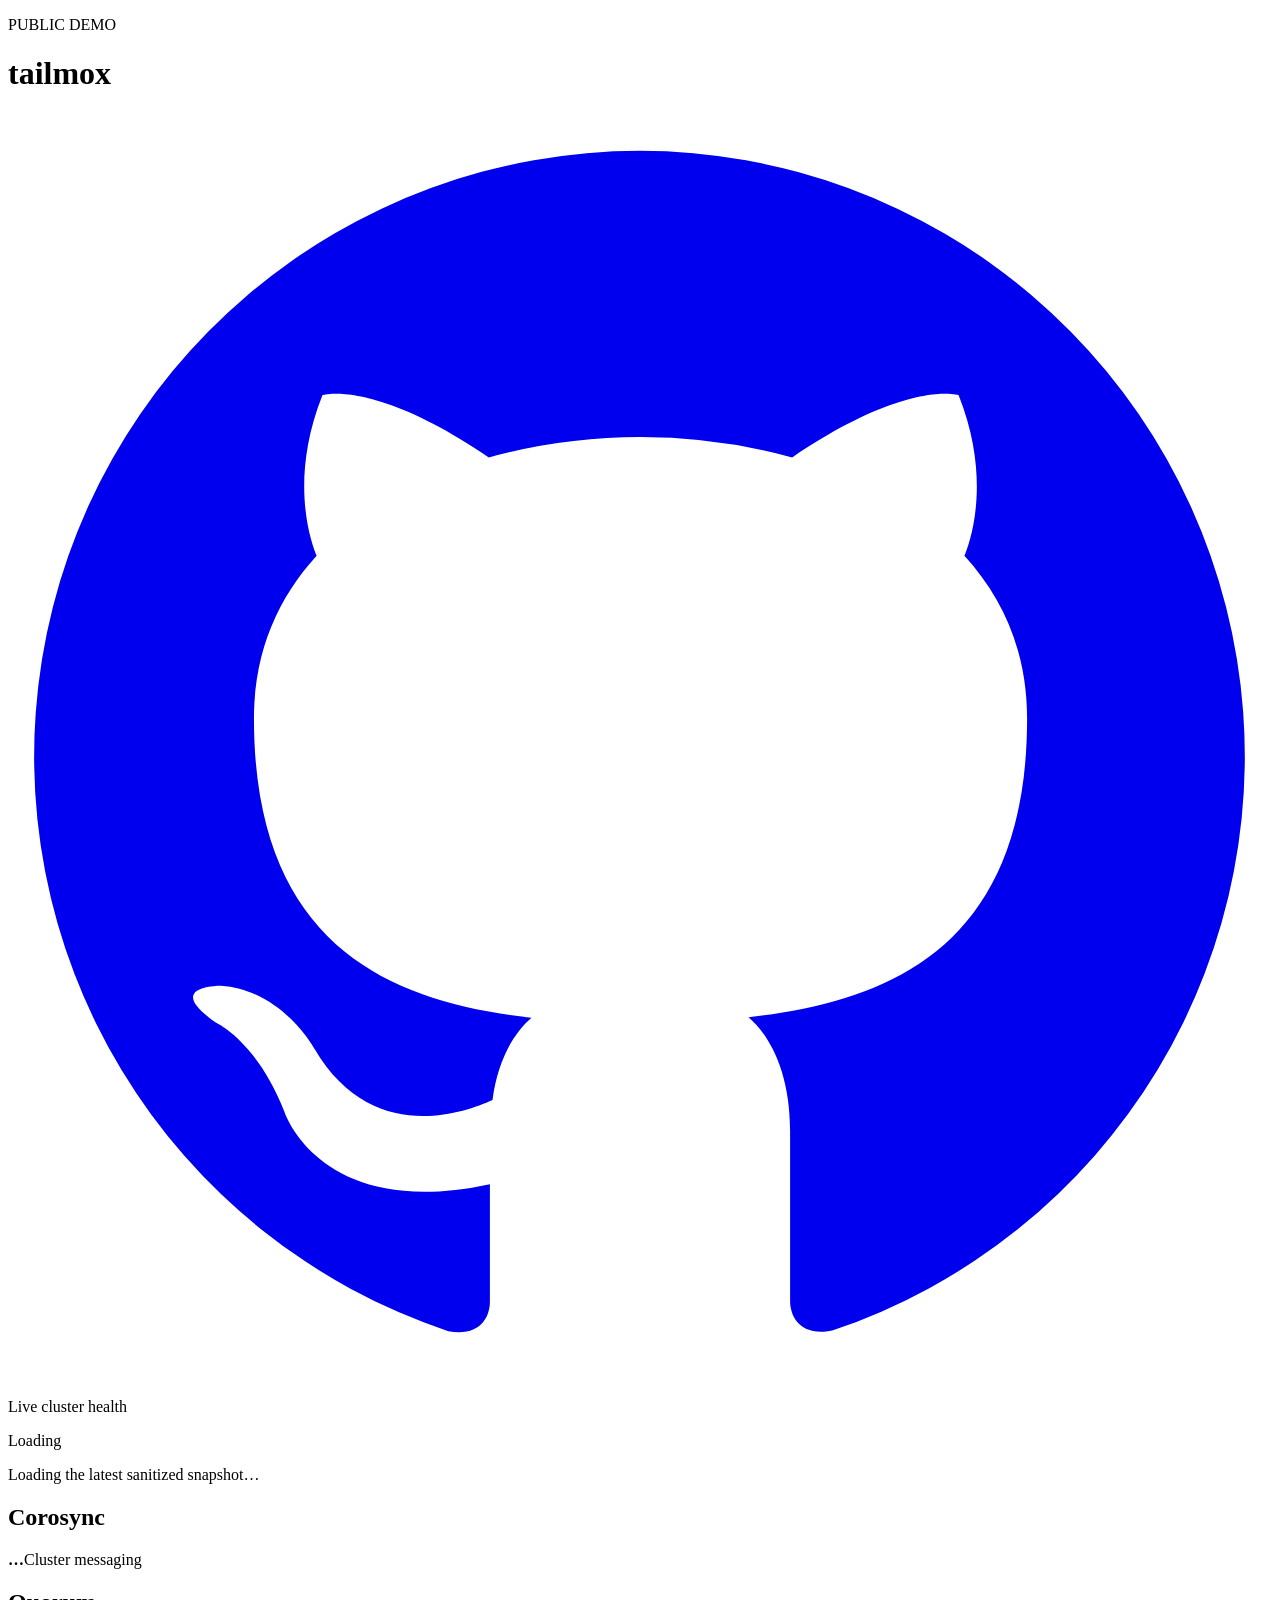
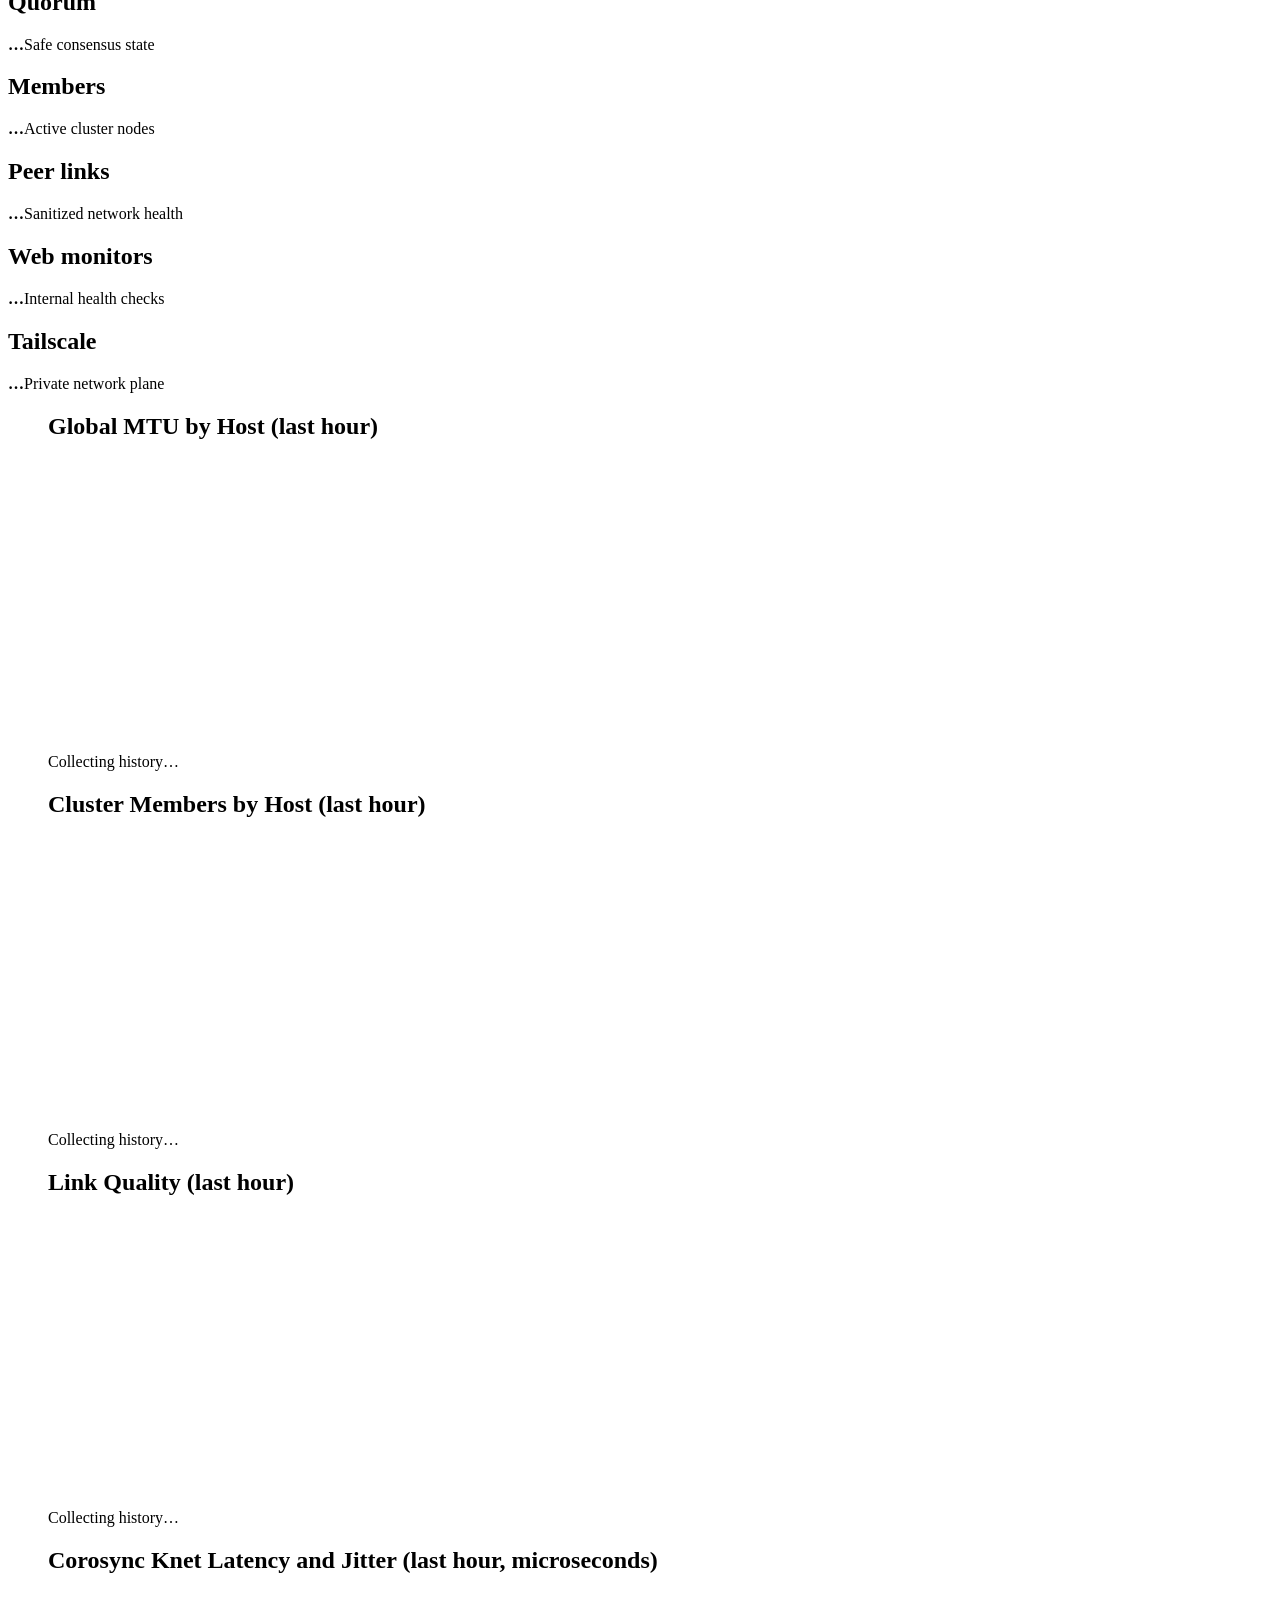
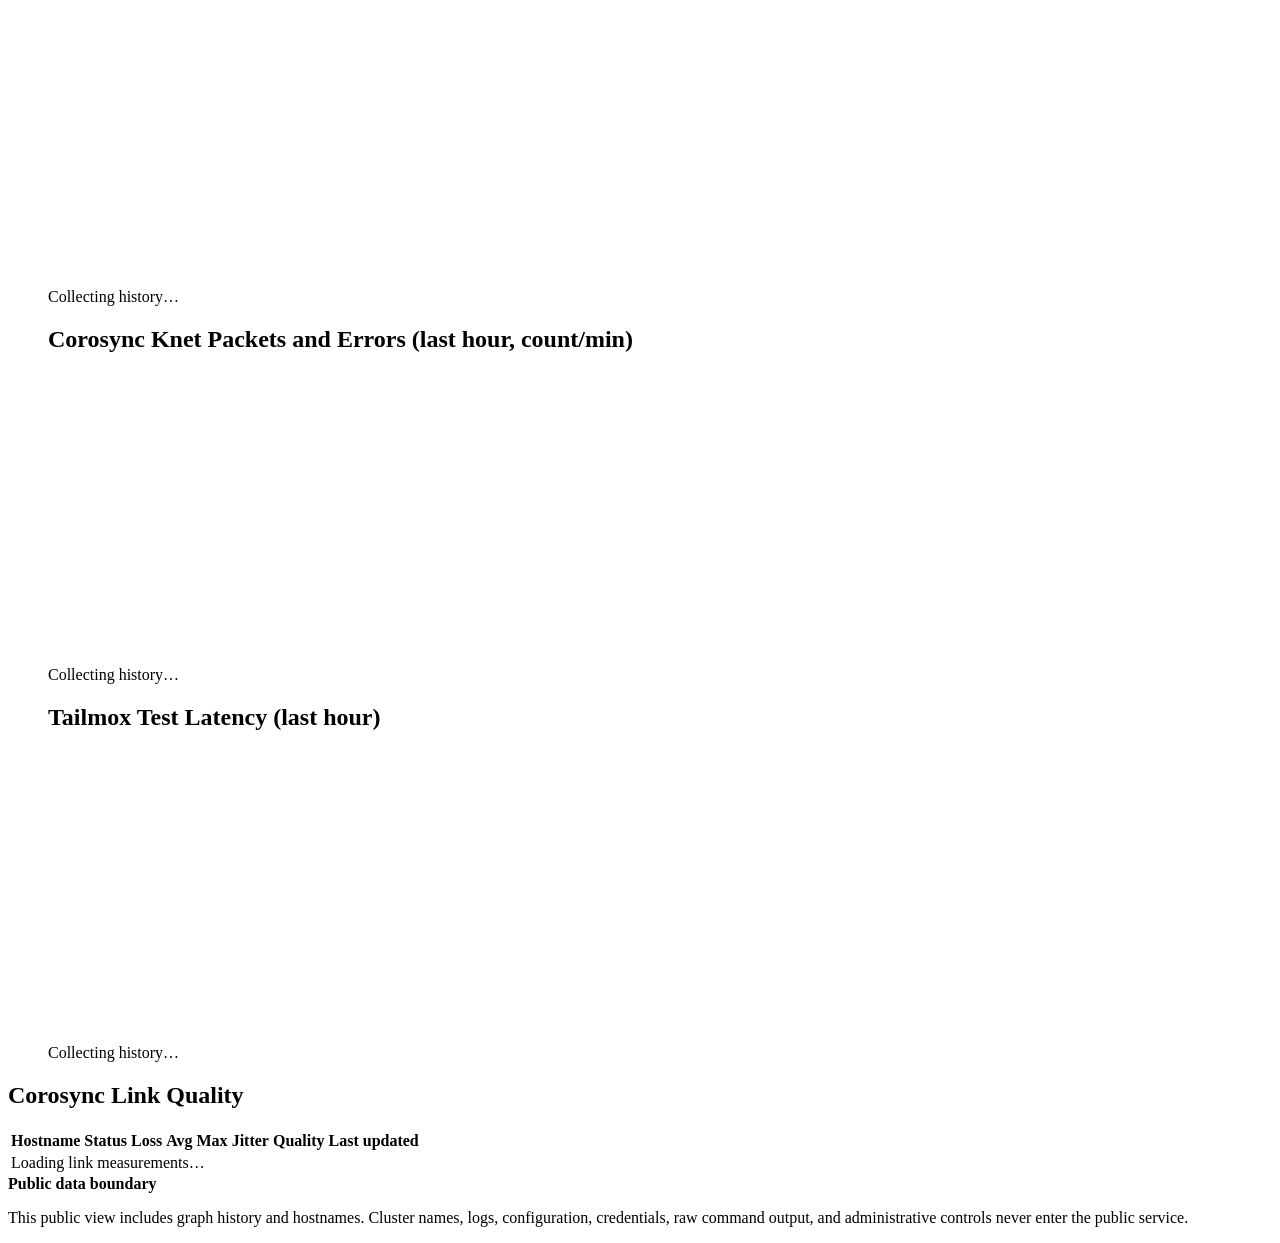
==== web/public-monitor/index.html @ 60a5a67d "Add isolated public monitor site" ====
<!doctype html>
<html lang="en">
<head>
  <meta charset="utf-8">
  <meta name="viewport" content="width=device-width,initial-scale=1">
  <title>tailmox</title>
  <link rel="stylesheet" href="/public-monitor.css?v=9">
  <script src="/public-monitor.js?v=8" defer></script>
  <!-- __GOOGLE_ANALYTICS__ -->
</head>
<body>
  <main>
    <header>
      <div><p class="eyebrow">PUBLIC DEMO</p><div class="title-row"><h1>tailmox</h1><a class="github-link" href="https://github.com/willjasen/tailmox" target="_blank" rel="noopener noreferrer" aria-label="View tailmox on GitHub" title="View tailmox on GitHub"><svg viewBox="0 0 24 24" aria-hidden="true"><path fill="currentColor" d="M12 .7a11.5 11.5 0 0 0-3.64 22.41c.58.11.79-.25.79-.56v-2.23c-3.22.7-3.9-1.37-3.9-1.37-.52-1.34-1.29-1.69-1.29-1.69-1.05-.72.08-.71.08-.71 1.17.08 1.78 1.2 1.78 1.2 1.04 1.78 2.72 1.27 3.38.97.1-.75.4-1.27.74-1.56-2.57-.29-5.27-1.28-5.27-5.68 0-1.26.45-2.28 1.19-3.09-.12-.29-.52-1.47.11-3.05 0 0 .97-.31 3.16 1.18a10.9 10.9 0 0 1 5.76 0c2.2-1.49 3.16-1.18 3.16-1.18.63 1.58.23 2.76.11 3.05.74.81 1.19 1.83 1.19 3.09 0 4.41-2.71 5.38-5.29 5.67.42.36.79 1.07.79 2.16v3.23c0 .31.21.68.8.56A11.5 11.5 0 0 0 12 .7Z"/></svg></a></div><p>Live cluster health</p></div>
      <div id="overall" class="pill pending"><span class="dot"></span><span>Loading</span></div>
    </header>
    <p id="updated" class="updated" role="status">Loading the latest sanitized snapshot…</p>
    <section class="grid" aria-label="Cluster status">
      <article><h2>Corosync</h2><strong id="corosync">…</strong><span>Cluster messaging</span></article>
      <article><h2>Quorum</h2><strong id="quorum">…</strong><span>Safe consensus state</span></article>
      <article><h2>Members</h2><strong id="members">…</strong><span id="members-detail">Active cluster nodes</span></article>
      <article><h2>Peer links</h2><strong id="links">…</strong><span id="links-detail">Sanitized network health</span></article>
      <article><h2>Web monitors</h2><strong id="web">…</strong><span>Internal health checks</span></article>
      <article><h2>Tailscale</h2><strong id="tailscale">…</strong><span>Private network plane</span></article>
    </section>
    <section class="charts" aria-label="Cluster graph history">
      <figure>
        <h2>Global MTU by Host (last hour)</h2>
        <svg id="mtu-chart" viewBox="0 0 900 220" role="img" aria-label="Global MTU by host over the last hour"></svg>
        <figcaption id="mtu-caption">Collecting history…</figcaption>
        <div class="legend" id="mtu-legend"></div>
      </figure>
      <figure>
        <h2>Cluster Members by Host (last hour)</h2>
        <svg id="members-chart" viewBox="0 0 900 220" role="img" aria-label="Cluster members by host over the last hour"></svg>
        <figcaption id="members-caption">Collecting history…</figcaption>
        <div class="legend" id="members-legend"></div>
      </figure>
      <figure>
        <h2>Link Quality (last hour)</h2>
        <svg id="link-quality-chart" viewBox="0 0 900 220" role="img" aria-label="Peer link latency over the last hour"></svg>
        <figcaption id="link-quality-caption">Collecting history…</figcaption>
        <div class="legend" id="link-quality-legend"></div>
      </figure>
      <figure>
        <h2>Corosync Knet Latency and Jitter (last hour, microseconds)</h2>
        <svg id="cmap-latency-chart" viewBox="0 0 900 220" role="img" aria-label="Corosync Knet latency over the last hour"></svg>
        <figcaption id="cmap-latency-caption">Collecting history…</figcaption>
        <div class="legend" id="cmap-latency-legend"></div>
      </figure>
      <figure>
        <h2>Corosync Knet Packets and Errors (last hour, count/min)</h2>
        <svg id="cmap-packets-chart" viewBox="0 0 900 220" role="img" aria-label="Corosync Knet packet activity over the last hour"></svg>
        <figcaption id="cmap-packets-caption">Collecting history…</figcaption>
        <div class="legend" id="cmap-packets-legend"></div>
      </figure>
      <figure>
        <h2>Tailmox Test Latency (last hour)</h2>
        <svg id="test-latency-chart" viewBox="0 0 900 220" role="img" aria-label="Tailmox test latency over the last hour"></svg>
        <figcaption id="test-latency-caption">Collecting history…</figcaption>
        <div class="legend" id="test-latency-legend"></div>
      </figure>
    </section>
    <section class="link-quality-panel" aria-labelledby="link-quality-heading">
      <h2 id="link-quality-heading">Corosync Link Quality</h2>
      <div class="table-scroll">
        <table>
          <thead><tr><th>Hostname</th><th>Status</th><th>Loss</th><th>Avg</th><th>Max</th><th>Jitter</th><th>Quality</th><th>Last updated</th></tr></thead>
          <tbody id="link-quality-rows"><tr><td colspan="8">Loading link measurements…</td></tr></tbody>
        </table>
      </div>
    </section>
    <aside><strong>Public data boundary</strong><p>This public view includes graph history and hostnames. Cluster names, logs, configuration, credentials, raw command output, and administrative controls never enter the public service.</p></aside>
  </main>
</body>
</html>
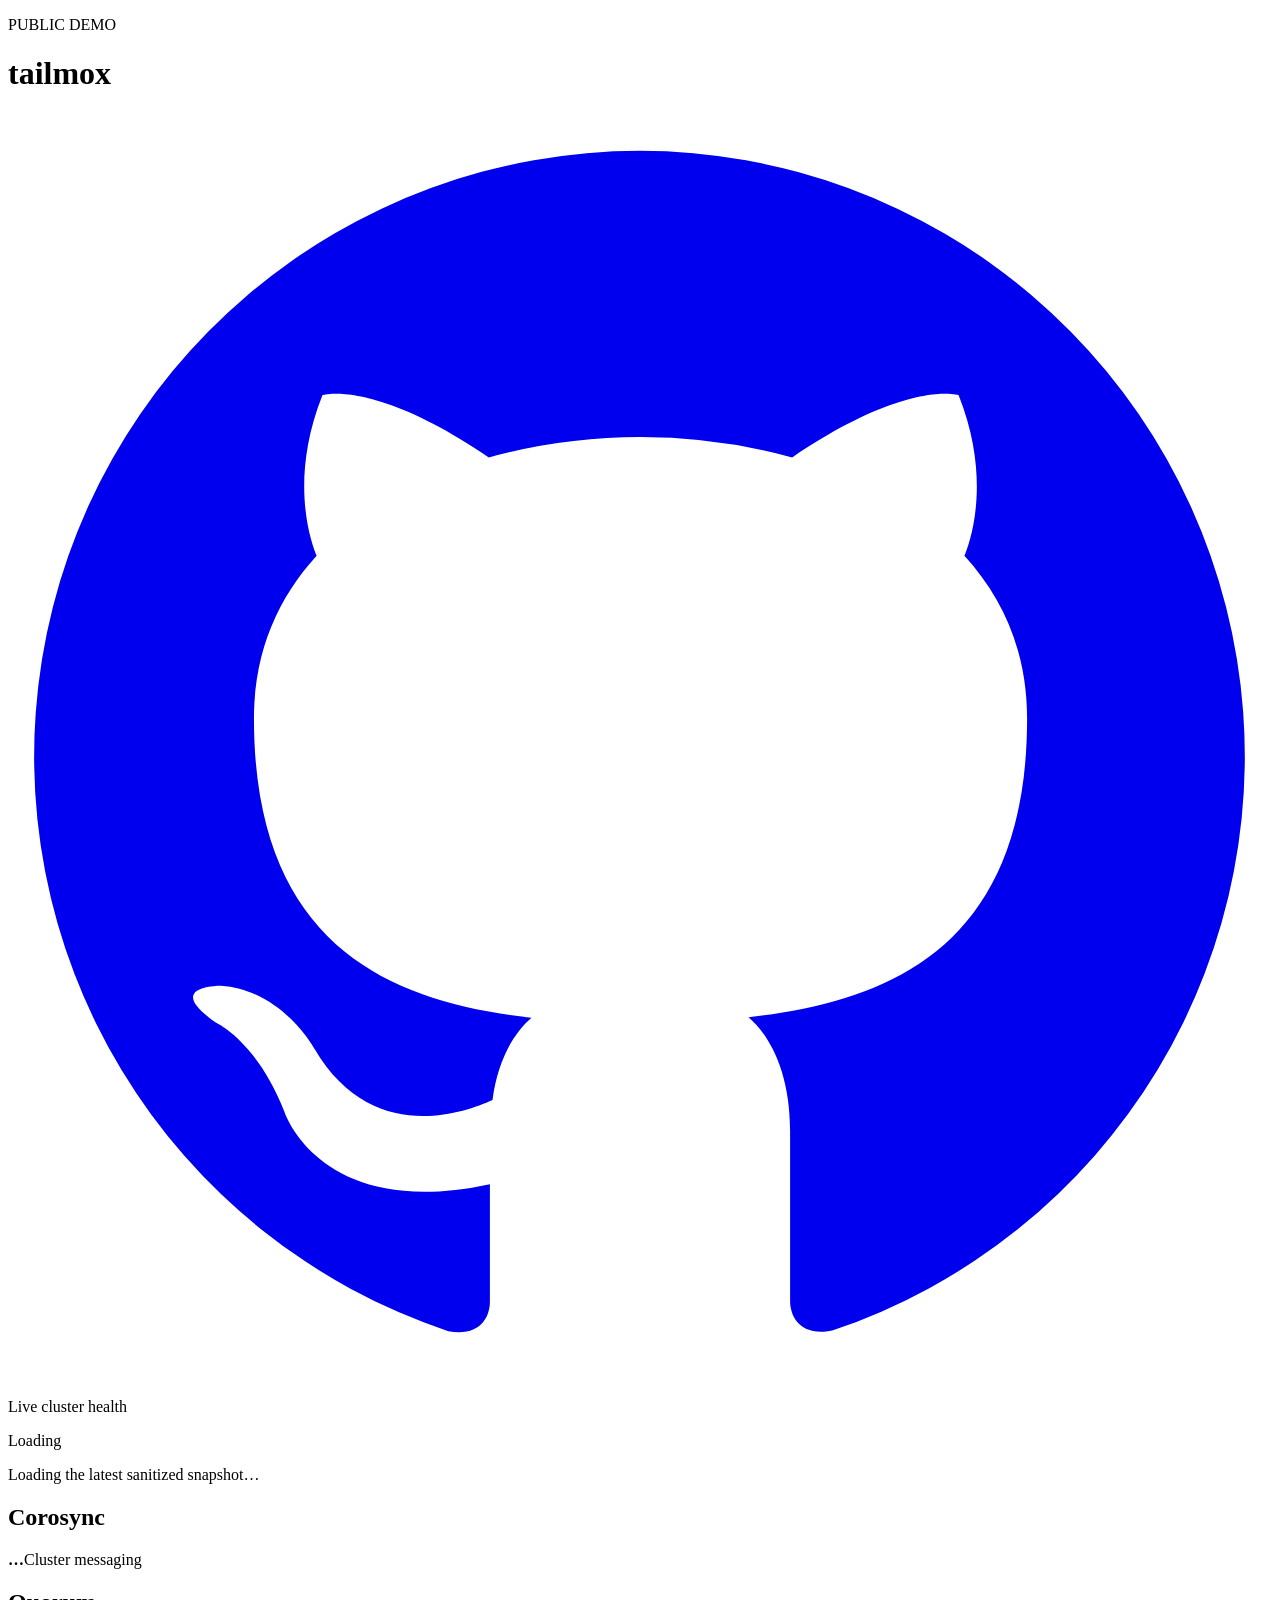
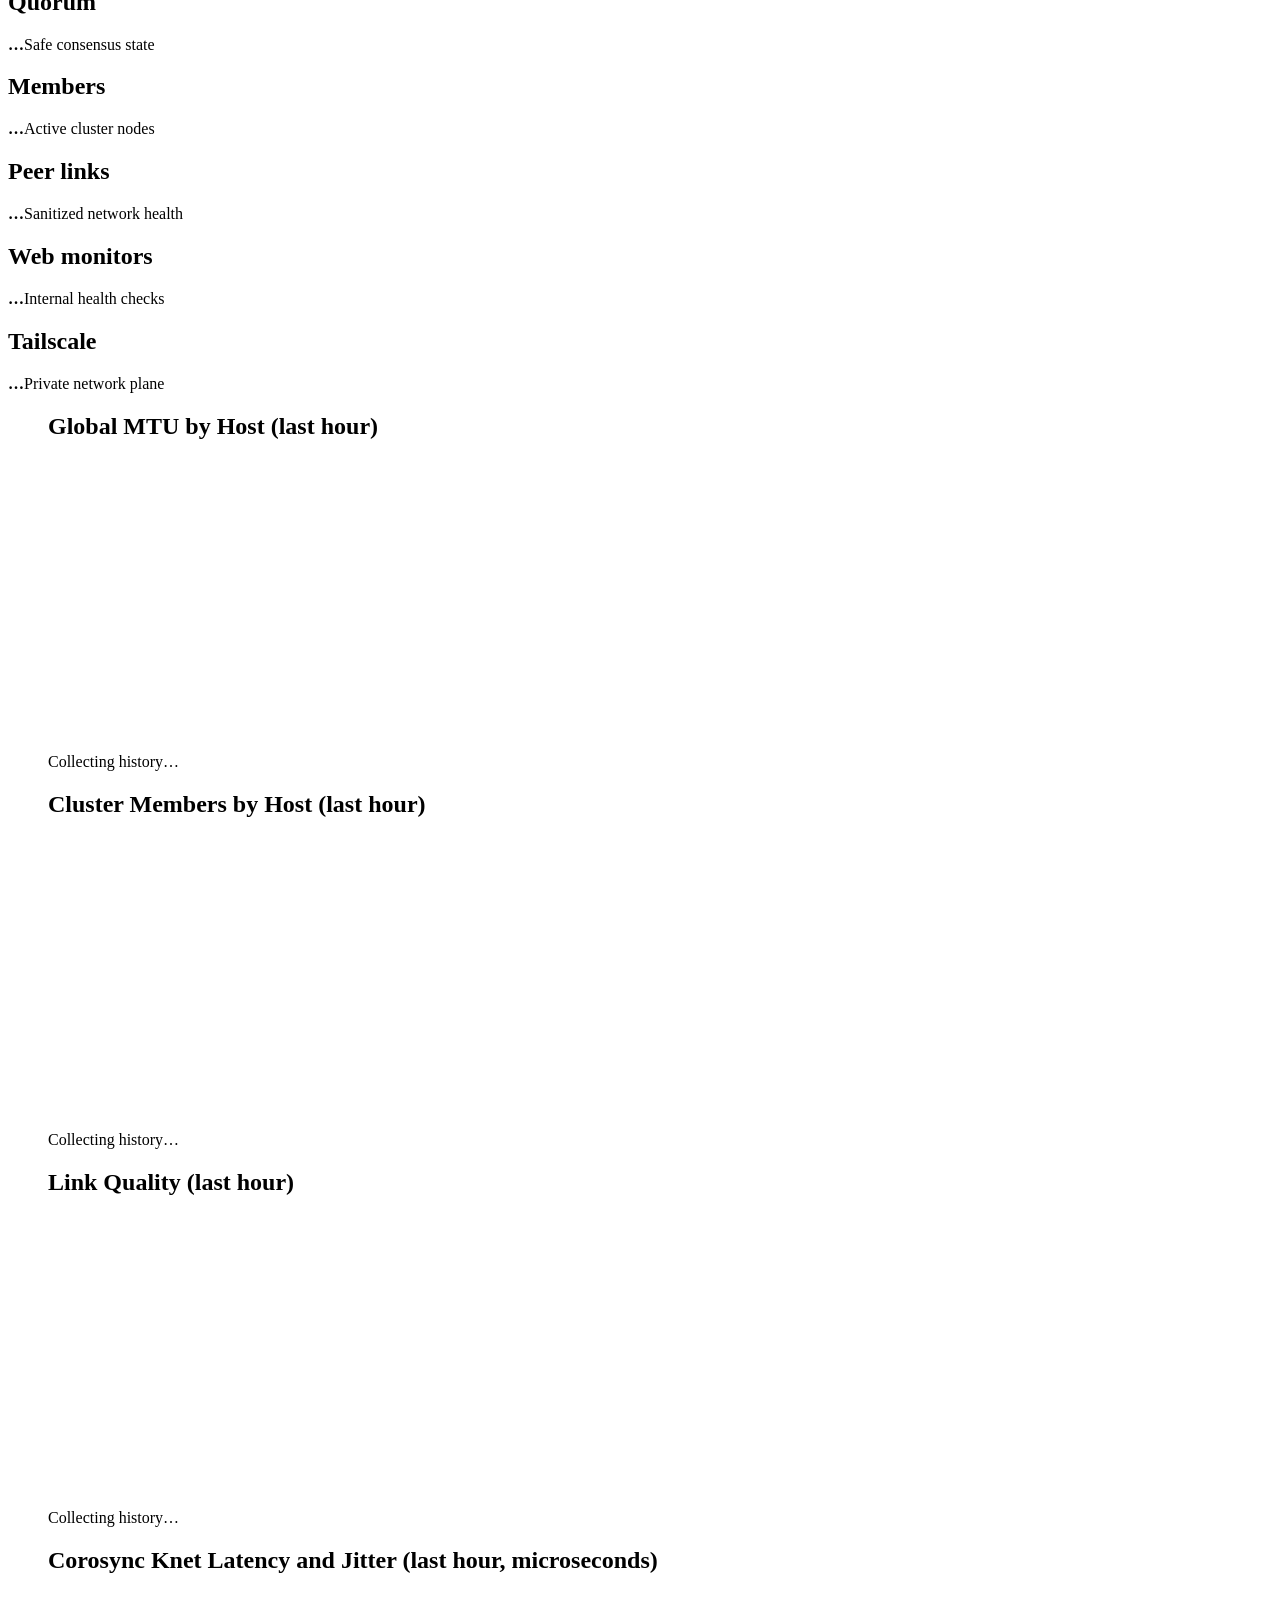
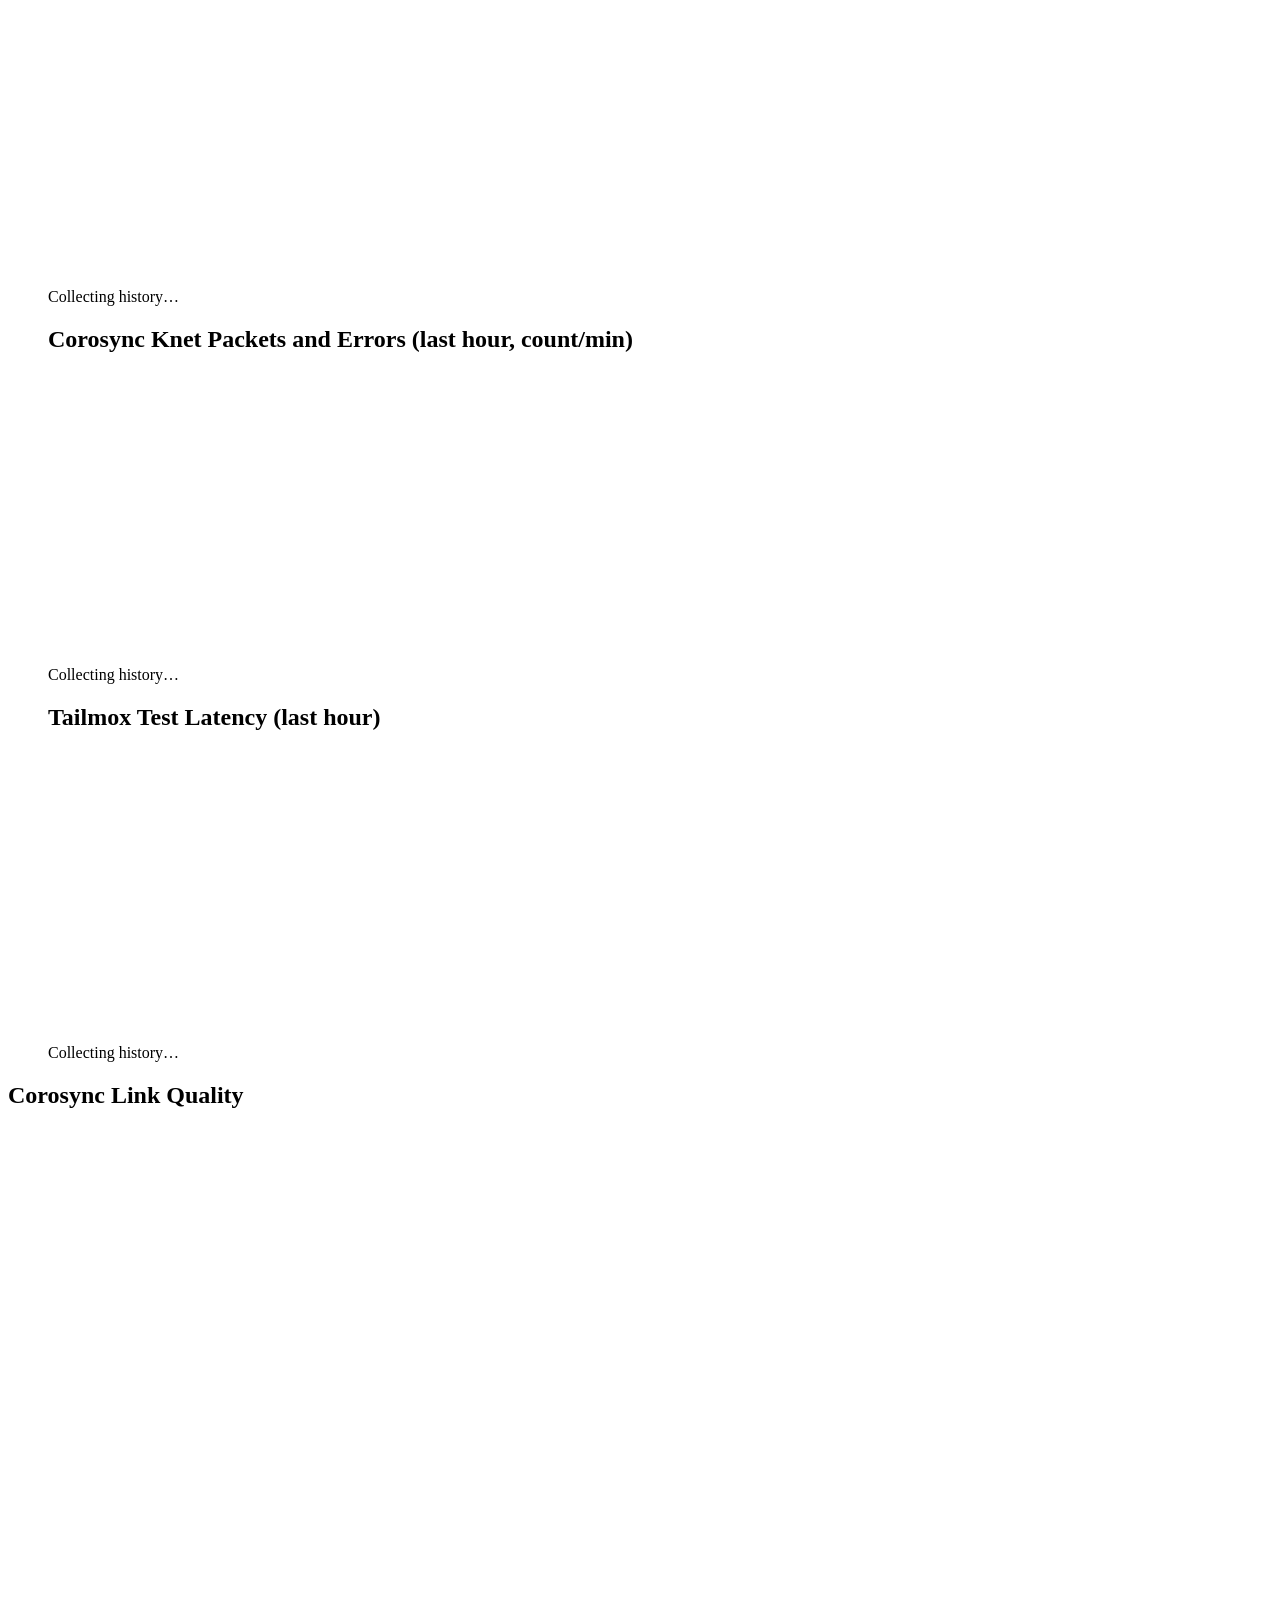
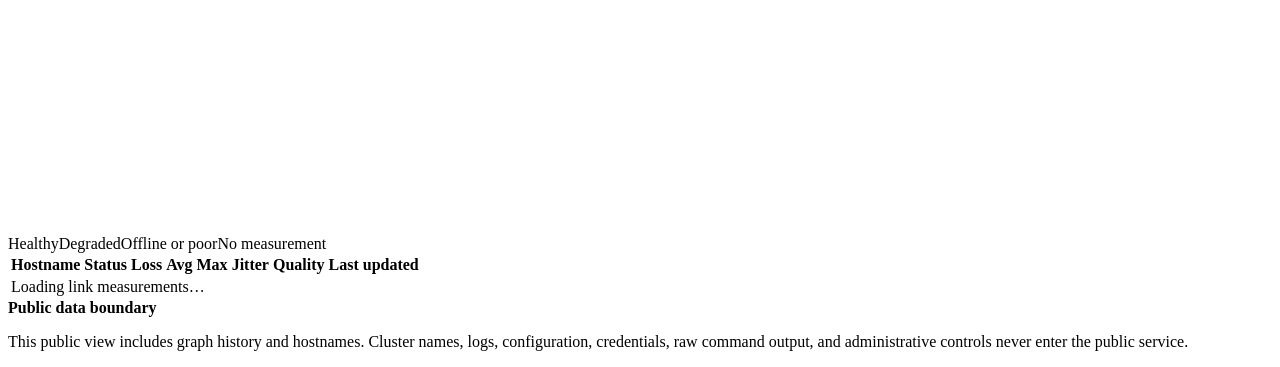
==== commit 18784226: "Add Corosync link topology" ====
--- a/web/public-monitor/index.html
+++ b/web/public-monitor/index.html
@@ -4,8 +4,8 @@
   <meta charset="utf-8">
   <meta name="viewport" content="width=device-width,initial-scale=1">
   <title>tailmox</title>
-  <link rel="stylesheet" href="/public-monitor.css?v=9">
-  <script src="/public-monitor.js?v=8" defer></script>
+  <link rel="stylesheet" href="/public-monitor.css?v=11">
+  <script src="/public-monitor.js?v=11" defer></script>
   <!-- __GOOGLE_ANALYTICS__ -->
 </head>
 <body>
@@ -63,6 +63,13 @@
     </section>
     <section class="link-quality-panel" aria-labelledby="link-quality-heading">
       <h2 id="link-quality-heading">Corosync Link Quality</h2>
+      <div class="topology-scroll">
+        <svg id="link-topology" viewBox="0 0 900 500" role="img" aria-labelledby="link-topology-title link-topology-description">
+          <title id="link-topology-title">Corosync link topology</title>
+          <desc id="link-topology-description">Loading host-to-host latency measurements.</desc>
+        </svg>
+      </div>
+      <div class="topology-legend" aria-label="Link health legend"><span><i class="good"></i>Healthy</span><span><i class="warn"></i>Degraded</span><span><i class="bad"></i>Offline or poor</span><span><i class="unknown"></i>No measurement</span></div>
       <div class="table-scroll">
         <table>
           <thead><tr><th>Hostname</th><th>Status</th><th>Loss</th><th>Avg</th><th>Max</th><th>Jitter</th><th>Quality</th><th>Last updated</th></tr></thead>
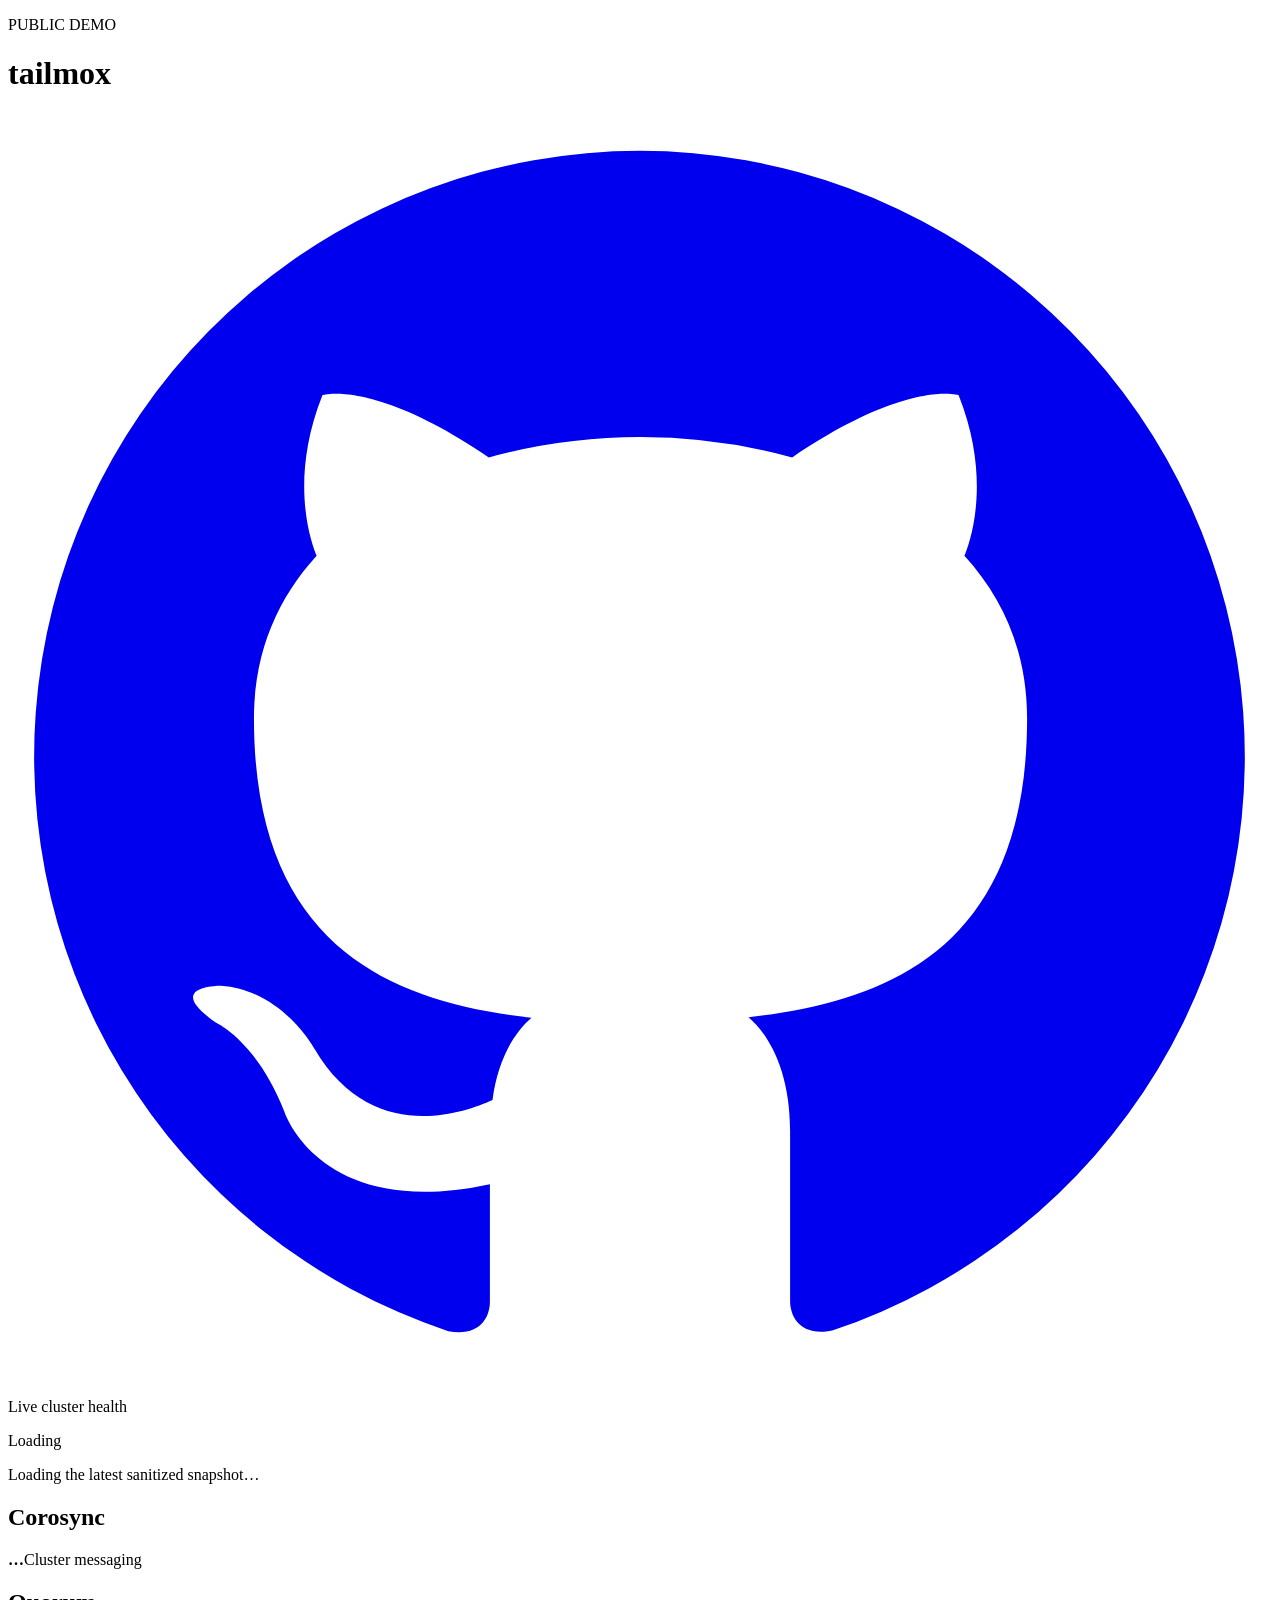
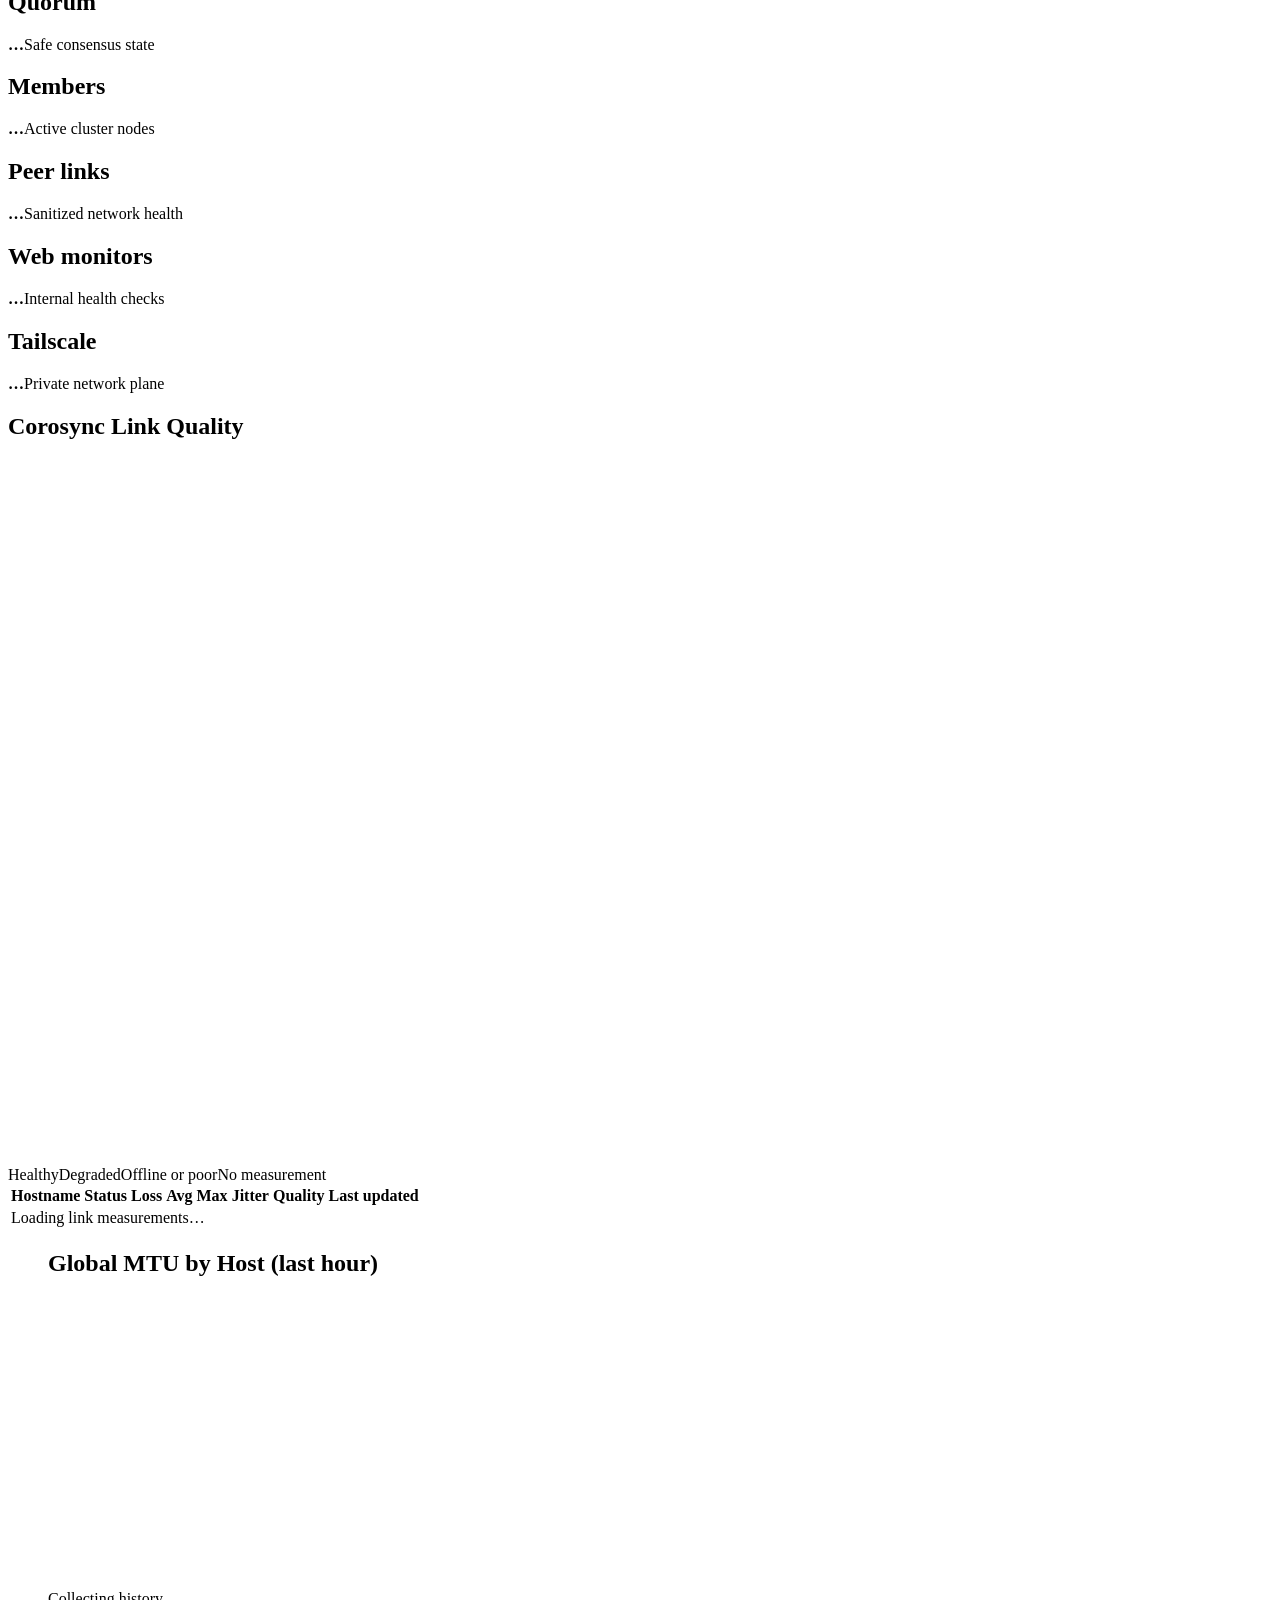
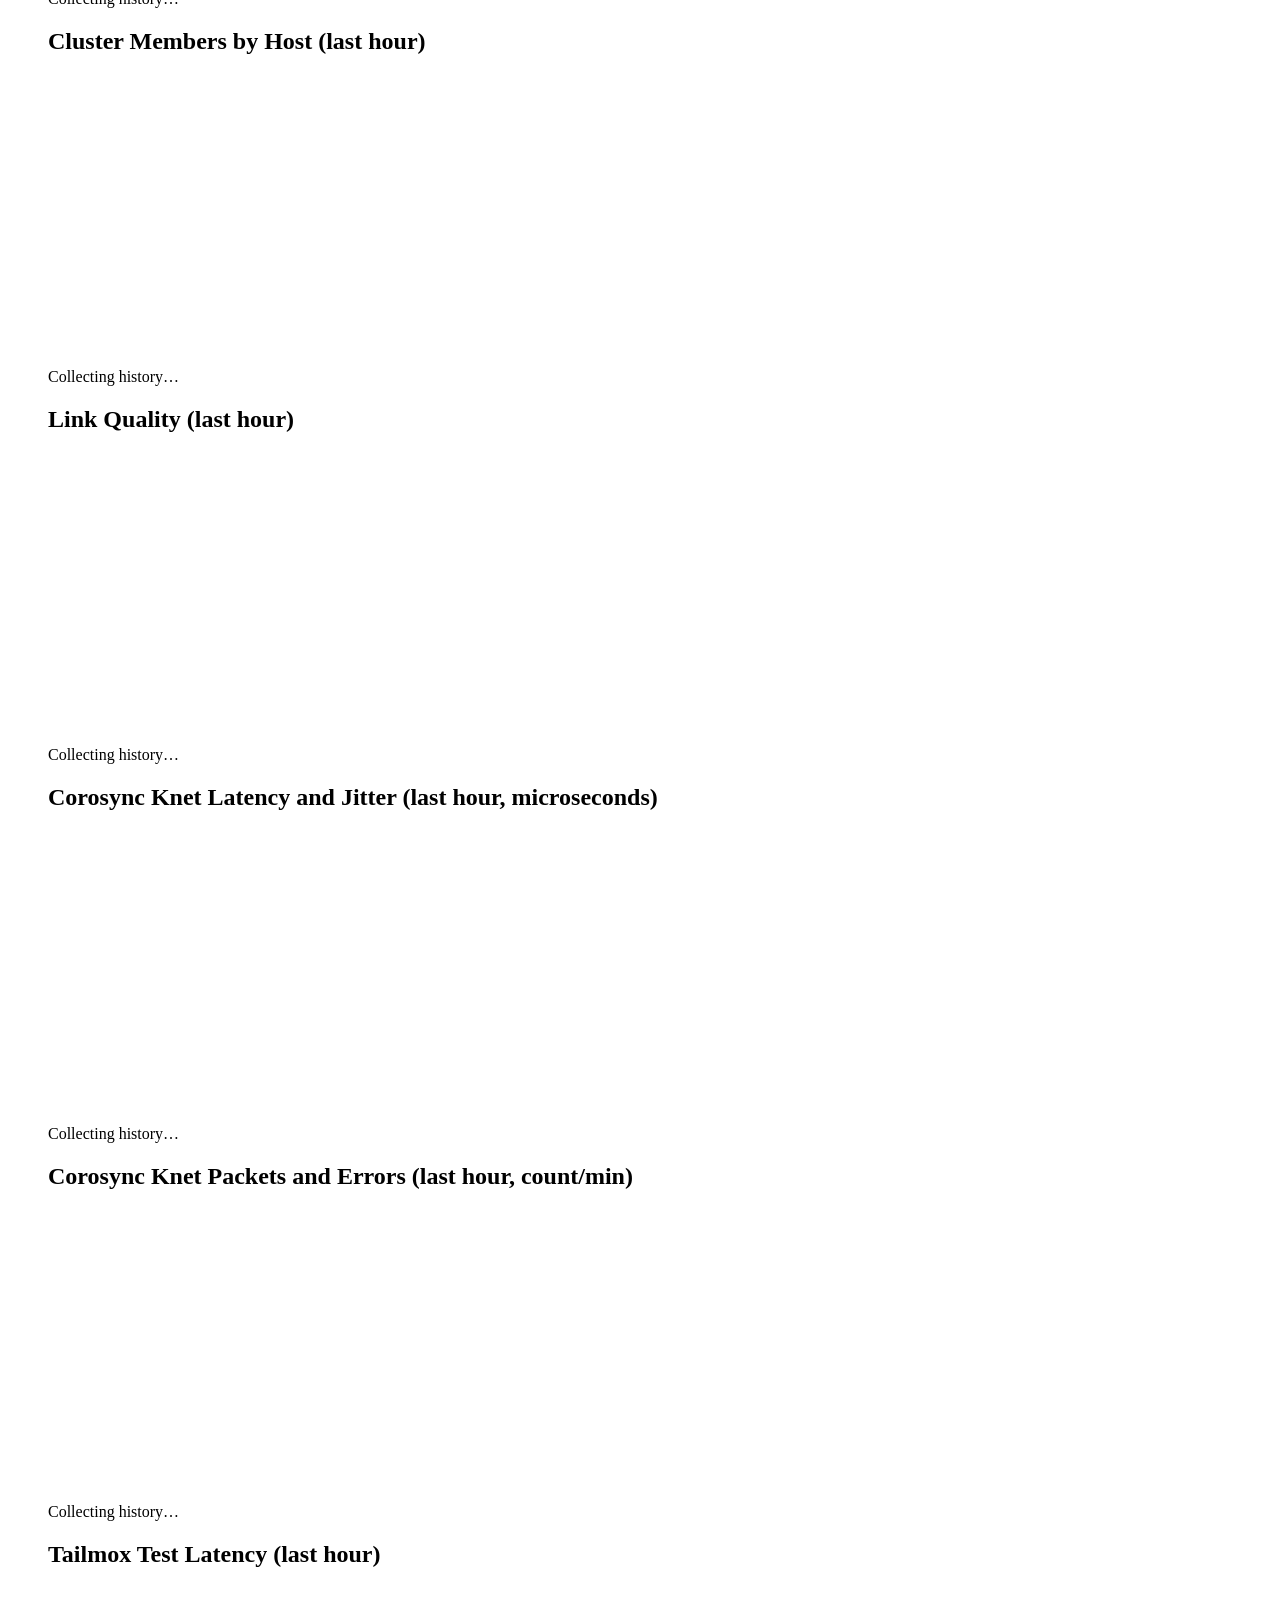
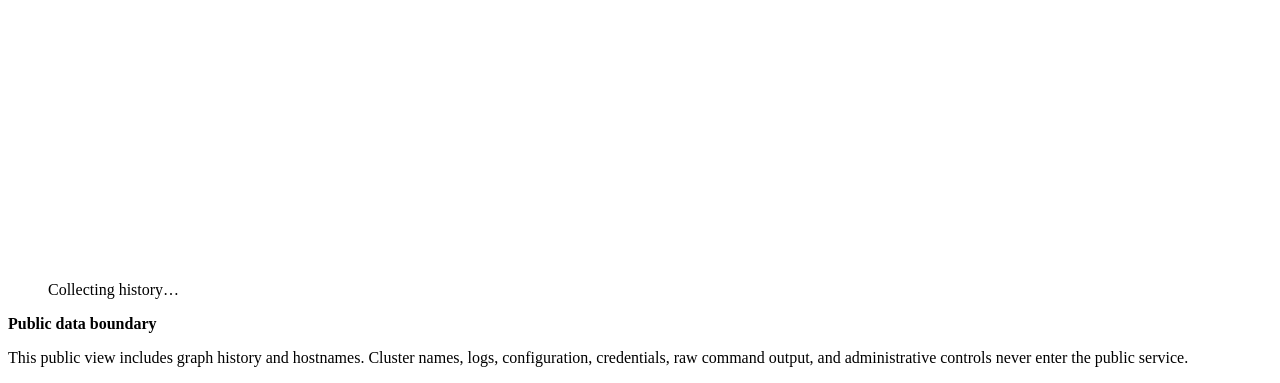
==== commit 00291f35: "Polish public link topology" ====
--- a/web/public-monitor/index.html
+++ b/web/public-monitor/index.html
@@ -4,8 +4,8 @@
   <meta charset="utf-8">
   <meta name="viewport" content="width=device-width,initial-scale=1">
   <title>tailmox</title>
-  <link rel="stylesheet" href="/public-monitor.css?v=11">
-  <script src="/public-monitor.js?v=11" defer></script>
+  <link rel="stylesheet" href="/public-monitor.css?v=12">
+  <script src="/public-monitor.js?v=15" defer></script>
   <!-- __GOOGLE_ANALYTICS__ -->
 </head>
 <body>
@@ -22,6 +22,22 @@
       <article><h2>Peer links</h2><strong id="links">…</strong><span id="links-detail">Sanitized network health</span></article>
       <article><h2>Web monitors</h2><strong id="web">…</strong><span>Internal health checks</span></article>
       <article><h2>Tailscale</h2><strong id="tailscale">…</strong><span>Private network plane</span></article>
+    </section>
+    <section class="link-quality-panel" aria-labelledby="link-quality-heading">
+      <h2 id="link-quality-heading">Corosync Link Quality</h2>
+      <div class="topology-scroll">
+        <svg id="link-topology" viewBox="0 0 900 500" role="img" aria-labelledby="link-topology-title link-topology-description">
+          <title id="link-topology-title">Corosync link topology</title>
+          <desc id="link-topology-description">Loading host-to-host latency measurements.</desc>
+        </svg>
+      </div>
+      <div class="topology-legend" aria-label="Link health legend"><span><i class="good"></i>Healthy</span><span><i class="warn"></i>Degraded</span><span><i class="bad"></i>Offline or poor</span><span><i class="unknown"></i>No measurement</span></div>
+      <div class="table-scroll">
+        <table>
+          <thead><tr><th>Hostname</th><th>Status</th><th>Loss</th><th>Avg</th><th>Max</th><th>Jitter</th><th>Quality</th><th>Last updated</th></tr></thead>
+          <tbody id="link-quality-rows"><tr><td colspan="8">Loading link measurements…</td></tr></tbody>
+        </table>
+      </div>
     </section>
     <section class="charts" aria-label="Cluster graph history">
       <figure>
@@ -61,22 +77,6 @@
         <div class="legend" id="test-latency-legend"></div>
       </figure>
     </section>
-    <section class="link-quality-panel" aria-labelledby="link-quality-heading">
-      <h2 id="link-quality-heading">Corosync Link Quality</h2>
-      <div class="topology-scroll">
-        <svg id="link-topology" viewBox="0 0 900 500" role="img" aria-labelledby="link-topology-title link-topology-description">
-          <title id="link-topology-title">Corosync link topology</title>
-          <desc id="link-topology-description">Loading host-to-host latency measurements.</desc>
-        </svg>
-      </div>
-      <div class="topology-legend" aria-label="Link health legend"><span><i class="good"></i>Healthy</span><span><i class="warn"></i>Degraded</span><span><i class="bad"></i>Offline or poor</span><span><i class="unknown"></i>No measurement</span></div>
-      <div class="table-scroll">
-        <table>
-          <thead><tr><th>Hostname</th><th>Status</th><th>Loss</th><th>Avg</th><th>Max</th><th>Jitter</th><th>Quality</th><th>Last updated</th></tr></thead>
-          <tbody id="link-quality-rows"><tr><td colspan="8">Loading link measurements…</td></tr></tbody>
-        </table>
-      </div>
-    </section>
     <aside><strong>Public data boundary</strong><p>This public view includes graph history and hostnames. Cluster names, logs, configuration, credentials, raw command output, and administrative controls never enter the public service.</p></aside>
   </main>
 </body>
